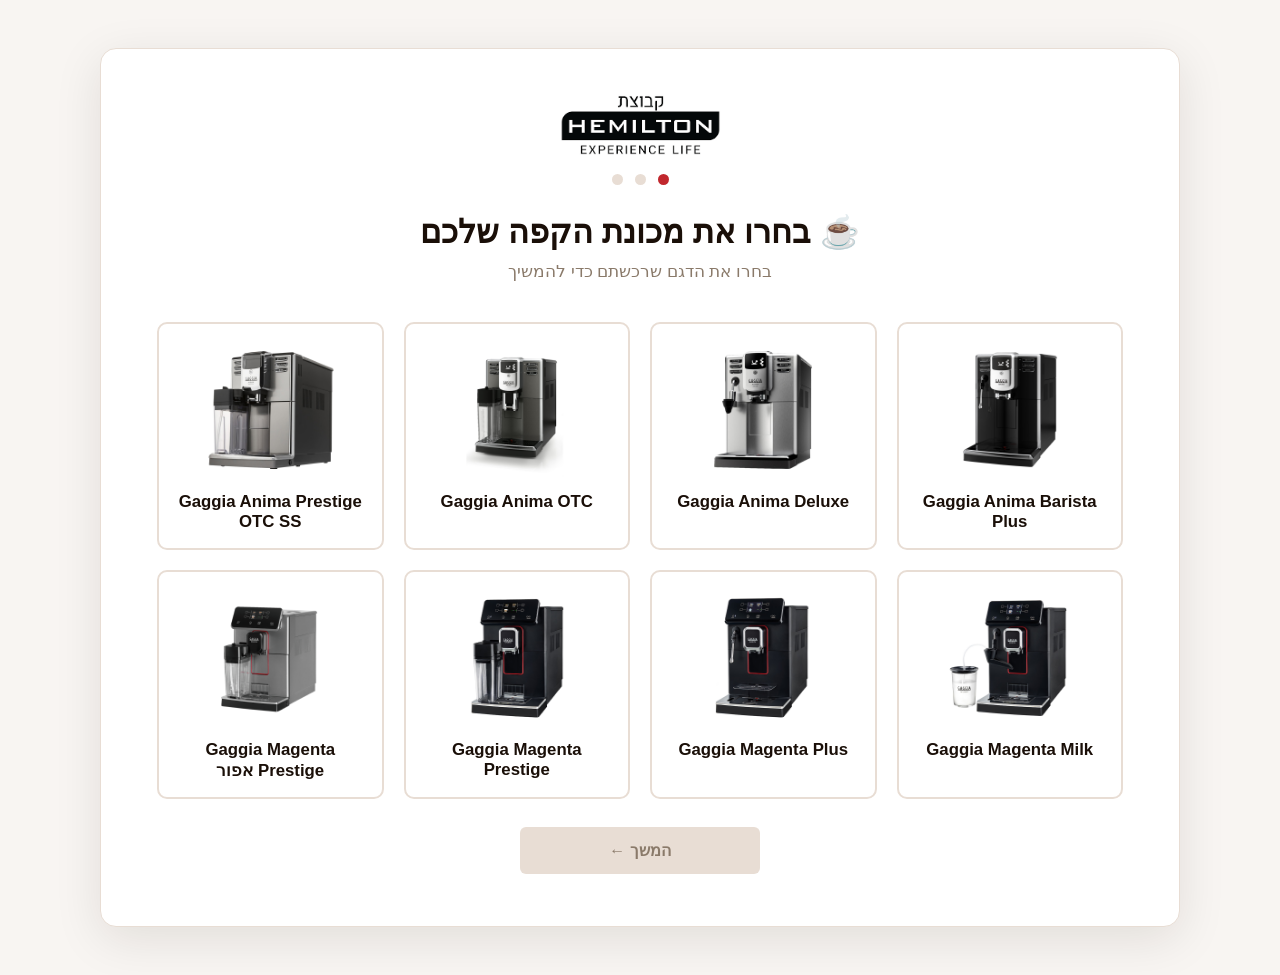
==== index.html @ d33b5fa4 "Remove OneSignal integration from main page Co-Authored-By: Claude Opus 4.8 <noreply@anthropic.com>" ====
<!DOCTYPE html>
<html lang="he" dir="rtl">
<head>
  <meta charset="UTF-8" />
  <meta name="viewport" content="width=device-width, initial-scale=1.0" />
  <title>Coffee Club - הרשמה ובחירת מתנה</title>
  <link rel="stylesheet" href="styles.css" />
</head>
<body>
  <div class="app-shell">

    <header class="brand-header">
      <img src="logo.png" alt="קבוצת Hemilton" class="brand-logo" />
    </header>

    <div class="progress-dots" aria-hidden="true">
      <span class="dot active" data-step="0"></span>
      <span class="dot" data-step="1"></span>
      <span class="dot" data-step="2"></span>
    </div>

    <!-- מסך 0: בחירת מכונת קפה -->
    <section id="screen-0" class="screen active" aria-labelledby="screen0-title">
      <div class="screen-header">
        <h1 id="screen0-title">☕ בחרו את מכונת הקפה שלכם</h1>
        <p>בחרו את הדגם שרכשתם כדי להמשיך</p>
      </div>

      <div class="machine-grid" id="machine-grid" role="listbox" aria-label="אפשרויות מכונת קפה">

        <article class="machine-card" data-machine="avanza" tabindex="0" role="option" aria-selected="false">
          <img src="img/c_30010.jpg" alt="Gaggia Anima Barista Plus" class="machine-card-image" />
          <h3>Gaggia Anima Barista Plus</h3>
        </article>

        <article class="machine-card" data-machine="baristaTS" tabindex="0" role="option" aria-selected="false">
          <img src="img/c_30004.jpg" alt="Gaggia Anima Deluxe" class="machine-card-image" />
          <h3>Gaggia Anima Deluxe</h3>
        </article>

        <article class="machine-card" data-machine="passione" tabindex="0" role="option" aria-selected="false">
          <img src="img/c_30029.png" alt="Gaggia Anima OTC" class="machine-card-image" />
          <h3>Gaggia Anima OTC</h3>
        </article>

        <article class="machine-card" data-machine="ciTouch" tabindex="0" role="option" aria-selected="false">
          <img src="img/c_30014.jpg" alt="Gaggia Anima Prestige OTC SS" class="machine-card-image" />
          <h3>Gaggia Anima Prestige OTC SS</h3>
        </article>

        <article class="machine-card" data-machine="purista" tabindex="0" role="option" aria-selected="false">
          <img src="img/c_30003.jpg" alt="Gaggia Magenta Milk" class="machine-card-image" />
          <h3>Gaggia Magenta Milk</h3>
        </article>

        <article class="machine-card" data-machine="latticia" tabindex="0" role="option" aria-selected="false">
          <img src="img/c_30017.jpg" alt="Gaggia Magenta Plus" class="machine-card-image" />
          <h3>Gaggia Magenta Plus</h3>
        </article>
        <article class="machine-card" data-machine="solo" tabindex="0" role="option" aria-selected="false">
          <img src="img/c_30002.jpg" alt="Gaggia Magenta Prestige" class="machine-card-image" />
          <h3>Gaggia Magenta Prestige</h3>
        </article>

        <article class="machine-card" data-machine="varianza" tabindex="0" role="option" aria-selected="false">
          <img src="img/c_30028.png" alt="Gaggia Magenta Prestige אפור" class="machine-card-image" />
          <h3>Gaggia Magenta Prestige אפור</h3>
        </article>
      </div>

      <div class="form-actions">
        <button type="button" id="start-button" class="primary-button" disabled>המשך ←</button>
      </div>
    </section>

    <!-- מסך 1: פרטים אישיים -->
    <section id="screen-1" class="screen" aria-labelledby="screen1-title">
      <div class="screen-header">
        <h1 id="screen1-title">☕ מצטרפים למועדון הקפה</h1>
        <p>מלאו את הפרטים שלכם כדי להמשיך לבחירת מתנה</p>
      </div>

      <form id="details-form" class="details-form" novalidate>
        <div class="field-group">
          <label for="firstName">שם פרטי</label>
          <input type="text" id="firstName" name="firstName" required autocomplete="given-name" />
          <span class="error-msg" data-error-for="firstName"></span>
        </div>

        <div class="field-group">
          <label for="lastName">שם משפחה</label>
          <input type="text" id="lastName" name="lastName" required autocomplete="family-name" />
          <span class="error-msg" data-error-for="lastName"></span>
        </div>

        <div class="field-group">
          <label for="phone">טלפון</label>
          <input type="tel" id="phone" name="phone" required autocomplete="tel" placeholder="05X-XXXXXXX" />
          <span class="error-msg" data-error-for="phone"></span>
        </div>

        <div class="field-group">
          <label for="email">אימייל</label>
          <input type="email" id="email" name="email" required autocomplete="email" placeholder="name@example.com" />
          <span class="error-msg" data-error-for="email"></span>
        </div>

        <div class="field-group field-group--full">
          <label>היכן רכשת את המכונה? <span class="optional-tag">(אופציונלי)</span></label>
          <div class="store-grid" id="store-grid" role="listbox" aria-label="רשת שיווק">
            <button type="button" class="store-tile" data-store="machsanei-hashmal" data-store-label="מחסני חשמל" role="option" aria-selected="false" aria-label="מחסני חשמל">
              <img src="img/s_machsanei.png" alt="מחסני חשמל" class="store-logo" />
            </button>
            <button type="button" class="store-tile" data-store="ksp" data-store-label="KSP" role="option" aria-selected="false" aria-label="KSP">
              <img src="img/s_ksp.jpg" alt="KSP" class="store-logo" />
            </button>
            <button type="button" class="store-tile" data-store="bug" data-store-label="באג" role="option" aria-selected="false" aria-label="באג">
              <img src="img/s_bug.png" alt="באג" class="store-logo" />
            </button>
            <button type="button" class="store-tile store-tile--text" data-store="shekem-electric" data-store-label="שקם אלקטריק" role="option" aria-selected="false" aria-label="שקם אלקטריק">
              <span class="store-name">שקם אלקטריק</span>
            </button>
            <button type="button" class="store-tile store-tile--text" data-store="other" data-store-label="אחר" role="option" aria-selected="false" aria-label="אחר">
              <span class="store-icon">➕</span>
              <span class="store-name">אחר</span>
            </button>
          </div>
          <input type="text" id="store-other" class="store-other-input" placeholder="שם החנות" hidden />
        </div>

        <div class="field-group field-group--full">
          <label for="invoice">חשבונית קנייה <span class="optional-tag">(אופציונלי)</span></label>
          <input type="file" id="invoice" name="invoice" accept="image/*,application/pdf" />
          <span class="file-hint" id="invoice-hint">תמונה או PDF, עד 5MB</span>
          <span class="error-msg" data-error-for="invoice"></span>
        </div>

        <div class="form-actions">
          <button type="submit" class="primary-button">המשך לבחירת מתנה ←</button>
        </div>
      </form>
    </section>

    <!-- מסך 2: בחירת מתנה -->
    <section id="screen-2" class="screen" aria-labelledby="screen2-title">
      <div class="screen-header">
        <h1 id="screen2-title">🎁 בחרו את המתנה שלכם</h1>
        <p>בחרו את המתנה הרצויה מתוך המבחר</p>
      </div>

      <div class="gift-grid" id="gift-carousel" role="listbox" aria-label="אפשרויות מתנה">
        <article class="gift-card" data-gift="lifeP3" tabindex="0" role="option" aria-selected="false">
          <img src="img/g_200400.jpg" alt="מיקרוגל Toshiba" class="gift-card-image" />
          <h3>מיקרוגל Toshiba</h3>
          <p>מיקרוגל מכני עם חוגות פונקציה והפשרה</p>
        </article>

        <article class="gift-card" data-gift="spaceA40" tabindex="0" role="option" aria-selected="false">
          <img src="img/g_51002.jpg" alt="ערכת טעינה לרכב Anker" class="gift-card-image" />
          <h3>ערכת טעינה לרכב Anker</h3>
          <p>מעמד מגנטי אלחוטי, מטען מצית וכבל USB-C</p>
        </article>

        <article class="gift-card" data-gift="liberty4" tabindex="0" role="option" aria-selected="false">
          <img src="img/g_51271.jpg" alt="אוזניות Soundcore אלחוטיות" class="gift-card-image" />
          <h3>אוזניות Soundcore אלחוטיות</h3>
          <p>אוזניות TWS עם נרתיק טעינה ותצוגת סוללה</p>
        </article>

        <article class="gift-card" data-gift="r50i" tabindex="0" role="option" aria-selected="false">
          <img src="img/g_6824.jpg" alt="מאוורר עמוד" class="gift-card-image" />
          <h3>מאוורר עמוד</h3>
          <p>מאוורר טורי מתנדנד עם שלט רחוק</p>
        </article>

        <article class="gift-card" data-gift="spaceOne" tabindex="0" role="option" aria-selected="false">
          <img src="img/g_81247.jpg" alt="מצלמת אבטחה Xiaomi 360°" class="gift-card-image" />
          <h3>מצלמת אבטחה Xiaomi 360°</h3>
          <p>מצלמה ביתית מסתובבת לניטור מרחוק</p>
        </article>
      </div>

      <div class="form-actions">
        <button type="button" id="back-button" class="secondary-button">→ חזרה</button>
        <button type="button" id="confirm-gift-button" class="primary-button" disabled>אישור והרשמה</button>
      </div>
    </section>

    <!-- מסך אישור -->
    <section id="screen-confirm" class="screen" aria-labelledby="confirm-title">
      <div class="confirm-panel">
        <div class="confirm-icon">✅</div>
        <h1 id="confirm-title">תודה, ההרשמה הושלמה!</h1>
        <p>פרטי ההרשמה שלכם:</p>
        <dl class="confirm-details" id="confirm-details"></dl>
        <button type="button" id="restart-button" class="secondary-button">הרשמה חדשה</button>
      </div>
    </section>

  </div>

  <script src="script.js"></script>
</body>
</html>
---- styles.css ----
:root {
  --melitta-red: #c1272d;
  --melitta-red-dark: #9e1f24;
  --text-dark: #1a0f08;
  --text-brown: #5c4035;
  --text-muted: #8a7a6a;
  --bg-cream: #f8f5f2;
  --bg-white: #ffffff;
  --border-light: #e8ddd4;
  --gold-accent: #c9a870;
}

* {
  box-sizing: border-box;
}

body {
  margin: 0;
  font-family: Arial, "Segoe UI", sans-serif;
  background: var(--bg-cream);
  min-height: 100vh;
  display: flex;
  align-items: center;
  justify-content: center;
  padding: 48px 32px;
}

/* ===== גרסת דסקטופ: מיכל רחב ומרווח ===== */
.app-shell {
  width: 100%;
  max-width: 1080px;
  background: var(--bg-white);
  border-radius: 16px;
  box-shadow: 0 12px 48px rgba(26, 15, 8, 0.10);
  border: 1px solid var(--border-light);
  padding: 44px 56px 52px;
  position: relative;
}

/* לקובץ הלוגו יש שוליים לבנים מובנים - הגובה הקבוע + overflow קוצצים אותם */
.brand-header {
  display: flex;
  align-items: center;
  justify-content: center;
  height: 63px;
  overflow: hidden;
  margin-bottom: 18px;
}

.brand-logo {
  width: 175px;
  max-width: 100%;
  height: auto;
}

.progress-dots {
  display: flex;
  justify-content: center;
  gap: 12px;
  margin-bottom: 28px;
}

.dot {
  width: 11px;
  height: 11px;
  border-radius: 50%;
  background: var(--border-light);
  transition: background 0.25s ease;
}

.dot.active {
  background: var(--melitta-red);
}

.screen {
  display: none;
  animation: fade-in 0.3s ease;
}

.screen.active {
  display: block;
}

@keyframes fade-in {
  from { opacity: 0; transform: translateY(8px); }
  to { opacity: 1; transform: translateY(0); }
}

.screen-header {
  text-align: center;
  margin-bottom: 36px;
}

.screen-header h1 {
  font-size: 2rem;
  color: var(--text-dark);
  margin: 0 0 10px;
}

.screen-header p {
  color: var(--text-muted);
  margin: 0;
  font-size: 1.05rem;
}

/* ===== טופס: שתי עמודות בדסקטופ ===== */
.details-form {
  display: grid;
  grid-template-columns: 1fr 1fr;
  gap: 18px 28px;
  max-width: 820px;
  margin: 0 auto;
}

.field-group {
  display: flex;
  flex-direction: column;
  gap: 6px;
  min-width: 0; /* מאפשר לשדות להצטמצם בתוך תא ה-grid */
}

/* שדות שנפרסים על כל הרוחב (חשבונית, כפתורים) */
.field-group--full,
.details-form .form-actions {
  grid-column: 1 / -1;
}

.field-group label {
  font-size: 0.95rem;
  color: var(--text-brown);
  font-weight: 600;
}

.field-group input {
  width: 100%;
  min-width: 0; /* מונע גלישה של input[type=file] שרוחבו המובנה גדול מהתא */
  padding: 13px 16px;
  border: 1.5px solid var(--border-light);
  border-radius: 6px;
  font-size: 1rem;
  background: var(--bg-white);
  outline: none;
  transition: border-color 0.2s ease;
}

.field-group input:focus {
  border-color: var(--melitta-red);
}

.field-group input.invalid {
  border-color: var(--melitta-red);
}

.error-msg {
  color: var(--melitta-red);
  font-size: 0.82rem;
  min-height: 1em;
}

.optional-tag {
  color: var(--text-muted);
  font-weight: 400;
  font-size: 0.85rem;
}

/* בורר רשת שיווק */
.store-grid {
  display: grid;
  grid-template-columns: repeat(5, 1fr);
  gap: 10px;
}

.store-tile {
  display: flex;
  flex-direction: column;
  align-items: center;
  justify-content: center;
  gap: 6px;
  min-height: 64px;
  padding: 10px 8px;
  background: var(--bg-white);
  border: 1.5px solid var(--border-light);
  border-radius: 8px;
  cursor: pointer;
  font-family: inherit;
  transition: border-color 0.2s ease, transform 0.15s ease, box-shadow 0.2s ease;
}

.store-logo {
  max-width: 100%;
  max-height: 34px;
  object-fit: contain;
}

.store-tile:hover {
  transform: translateY(-2px);
  border-color: var(--gold-accent);
}

.store-tile.selected {
  border-color: var(--melitta-red);
  box-shadow: 0 6px 16px rgba(193, 39, 45, 0.18);
  background: var(--bg-cream);
}

.store-icon {
  font-size: 1.6rem;
  line-height: 1;
}

.store-name {
  font-size: 0.78rem;
  font-weight: 600;
  color: var(--text-brown);
  text-align: center;
}

.store-other-input {
  width: 100%;
  min-width: 0;
  margin-top: 10px;
  padding: 12px 14px;
  border: 1.5px solid var(--border-light);
  border-radius: 6px;
  font-size: 1rem;
  font-family: inherit;
  outline: none;
}

.store-other-input:focus {
  border-color: var(--melitta-red);
}

@media (max-width: 900px) {
  .store-grid { grid-template-columns: repeat(3, 1fr); }
}

@media (max-width: 560px) {
  .store-grid { grid-template-columns: repeat(2, 1fr); }
  .store-name { font-size: 0.72rem; }
}

.file-hint {
  color: var(--text-muted);
  font-size: 0.8rem;
}

.field-group input[type="file"] {
  padding: 11px 14px;
  font-size: 0.9rem;
  background: var(--bg-cream);
  cursor: pointer;
}

/* ===== כפתורים: ממורכזים ולא נמתחים לכל הרוחב ===== */
.form-actions {
  display: flex;
  gap: 14px;
  margin-top: 16px;
  justify-content: center;
}

.primary-button, .secondary-button {
  flex: 0 1 240px;
  padding: 14px 28px;
  border-radius: 6px;
  font-size: 1rem;
  font-weight: 600;
  cursor: pointer;
  border: none;
  transition: background 0.2s ease, transform 0.1s ease;
}

.primary-button {
  background: var(--melitta-red);
  color: var(--bg-white);
}

.primary-button:not(:disabled):hover {
  background: var(--melitta-red-dark);
}

.primary-button:disabled {
  background: var(--border-light);
  color: var(--text-muted);
  cursor: not-allowed;
}

.primary-button:not(:disabled):active {
  transform: scale(0.98);
}

.secondary-button {
  background: var(--bg-cream);
  color: var(--text-brown);
  border: 1.5px solid var(--border-light);
}

.secondary-button:hover {
  border-color: var(--gold-accent);
}

.secondary-button:active {
  transform: scale(0.98);
}

/* ===== רשתות: 4 עמודות בדסקטופ ===== */
.machine-grid, .gift-grid {
  display: grid;
  grid-template-columns: repeat(4, 1fr);
  gap: 20px;
  padding: 4px 0 8px;
  margin-bottom: 20px;
}

/* 5 מתנות - שורה אחת בדסקטופ */
.gift-grid {
  grid-template-columns: repeat(5, 1fr);
  gap: 16px;
}

.machine-card, .gift-card {
  background: var(--bg-white);
  border: 2px solid var(--border-light);
  border-radius: 10px;
  padding: 22px 16px 24px;
  text-align: center;
  cursor: pointer;
  transition: border-color 0.2s ease, transform 0.2s ease, box-shadow 0.2s ease;
}

.machine-card:hover, .gift-card:hover {
  transform: translateY(-4px);
  border-color: var(--gold-accent);
  box-shadow: 0 10px 24px rgba(26, 15, 8, 0.08);
}

.machine-card.selected, .gift-card.selected {
  border-color: var(--melitta-red);
  box-shadow: 0 10px 26px rgba(193, 39, 45, 0.18);
  background: var(--bg-cream);
}

.machine-card-image, .gift-card-image {
  width: 70%;
  aspect-ratio: 1;
  object-fit: contain;
  margin-bottom: 10px;
}

.machine-card-icon, .gift-icon {
  font-size: 3rem;
  aspect-ratio: 1;
  display: flex;
  align-items: center;
  justify-content: center;
  margin-bottom: 14px;
}

.machine-card h3, .gift-card h3 {
  font-size: 1.05rem;
  margin: 0 0 8px;
  color: var(--text-dark);
}

/* לכרטיסי המכונה אין שורת תיאור - מהדקים את הריווח */
.machine-card {
  padding: 18px 14px 16px;
}

.machine-card h3 {
  margin: 0;
}

.machine-card p, .gift-card p {
  font-size: 0.88rem;
  line-height: 1.45;
  color: var(--text-muted);
  margin: 0;
}

/* ===== מסך אישור ===== */
.confirm-panel {
  text-align: center;
  max-width: 620px;
  margin: 0 auto;
}

.confirm-icon {
  font-size: 3.5rem;
  margin-bottom: 12px;
}

.confirm-details {
  background: var(--bg-cream);
  border-radius: 10px;
  padding: 22px 28px;
  margin: 26px 0;
  text-align: right;
  border: 1px solid var(--border-light);
}

.confirm-details div {
  display: flex;
  justify-content: space-between;
  gap: 16px;
  padding: 10px 0;
  font-size: 1rem;
  border-bottom: 1px solid var(--border-light);
}

.confirm-details div:last-child {
  border-bottom: none;
}

.confirm-details dt {
  color: var(--text-muted);
}

.confirm-details dd {
  margin: 0;
  font-weight: 600;
  color: var(--text-dark);
  overflow-wrap: anywhere;
}

/* ===== התאמה למסכים בינוניים (טאבלט) ===== */
@media (max-width: 900px) {
  body { padding: 32px 20px; }

  .app-shell {
    padding: 32px 28px 36px;
  }

  .screen-header h1 { font-size: 1.6rem; }

  .machine-grid, .gift-grid {
    grid-template-columns: repeat(2, 1fr);
    gap: 16px;
  }

  .details-form {
    grid-template-columns: 1fr;
    gap: 16px;
  }
}

/* ===== התאמה למסכים קטנים (מובייל) ===== */
@media (max-width: 560px) {
  body { padding: 20px 12px; }

  .app-shell {
    padding: 24px 18px 30px;
    border-radius: 12px;
  }

  .brand-header { height: 49px; }
  .brand-logo { width: 133px; }

  .screen-header { margin-bottom: 24px; }
  .screen-header h1 { font-size: 1.35rem; }
  .screen-header p { font-size: 0.95rem; }

  .machine-grid, .gift-grid { gap: 12px; }

  .machine-card, .gift-card { padding: 16px 12px 18px; }
  .machine-card h3, .gift-card h3 { font-size: 0.95rem; }
  .machine-card p, .gift-card p { font-size: 0.78rem; }

  .form-actions { flex-direction: column-reverse; }
  .primary-button, .secondary-button { flex: 1 1 auto; width: 100%; }

  /* מונע זום אוטומטי ב-iOS Safari - שדה קלט מתחת ל-16px גורם להגדלה בפוקוס */
  .field-group input,
  .field-group input[type="file"] {
    font-size: 16px;
  }

  /* פרטי האישור: תווית מעל הערך, כדי שערכים ארוכים (אימייל) לא יגלשו מהתיבה */
  .confirm-details {
    padding: 16px 18px;
  }

  .confirm-details div {
    flex-direction: column;
    align-items: flex-start;
    gap: 2px;
    padding: 9px 0;
    font-size: 0.95rem;
  }
}
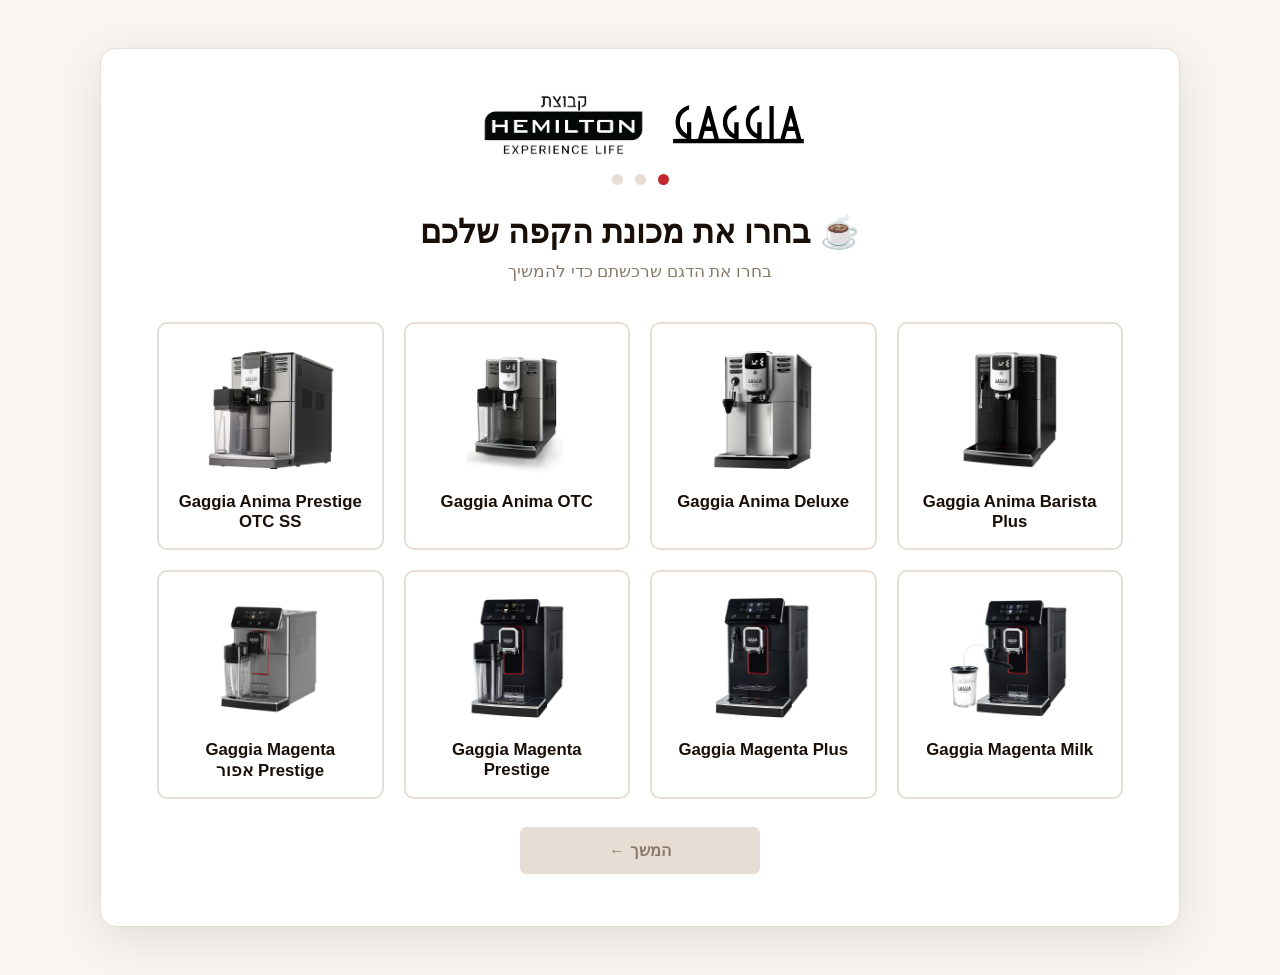
==== commit 4ec13b34: "Add Gaggia logo to main header; generalise secondary-logo class Mirror the Melitta header on the mai" ====
--- a/index.html
+++ b/index.html
@@ -10,6 +10,7 @@
   <div class="app-shell">
 
     <header class="brand-header">
+      <img src="img/gaggia-logo.svg" alt="Gaggia" class="brand-logo brand-logo--secondary" />
       <img src="logo.png" alt="קבוצת Hemilton" class="brand-logo" />
     </header>
 
--- a/styles.css
+++ b/styles.css
@@ -42,6 +42,7 @@
   display: flex;
   align-items: center;
   justify-content: center;
+  gap: 22px;
   height: 63px;
   overflow: hidden;
   margin-bottom: 18px;
@@ -51,6 +52,12 @@
   width: 175px;
   max-width: 100%;
   height: auto;
+}
+
+/* לוגו מותג משני בכותרת - ממודד לפי גובה כדי לשבת לצד לוגו המילטון */
+.brand-header .brand-logo--secondary {
+  width: auto;
+  height: 40px;
 }
 
 .progress-dots {
@@ -319,6 +326,17 @@
   gap: 16px;
 }
 
+/* מתנה קבועה יחידה - כרטיס אחד ממורכז */
+.gift-grid--single {
+  grid-template-columns: minmax(0, 320px);
+  justify-content: center;
+}
+
+/* מכונות בשורה אחת בדסקטופ (למשל 5 גווני Melitta Solo) */
+.machine-grid--row {
+  grid-template-columns: repeat(5, 1fr);
+}
+
 .machine-card, .gift-card {
   background: var(--bg-white);
   border: 2px solid var(--border-light);
@@ -454,8 +472,9 @@
     border-radius: 12px;
   }
 
-  .brand-header { height: 49px; }
+  .brand-header { height: 49px; gap: 14px; }
   .brand-logo { width: 133px; }
+  .brand-header .brand-logo--secondary { height: 30px; }
 
   .screen-header { margin-bottom: 24px; }
   .screen-header h1 { font-size: 1.35rem; }
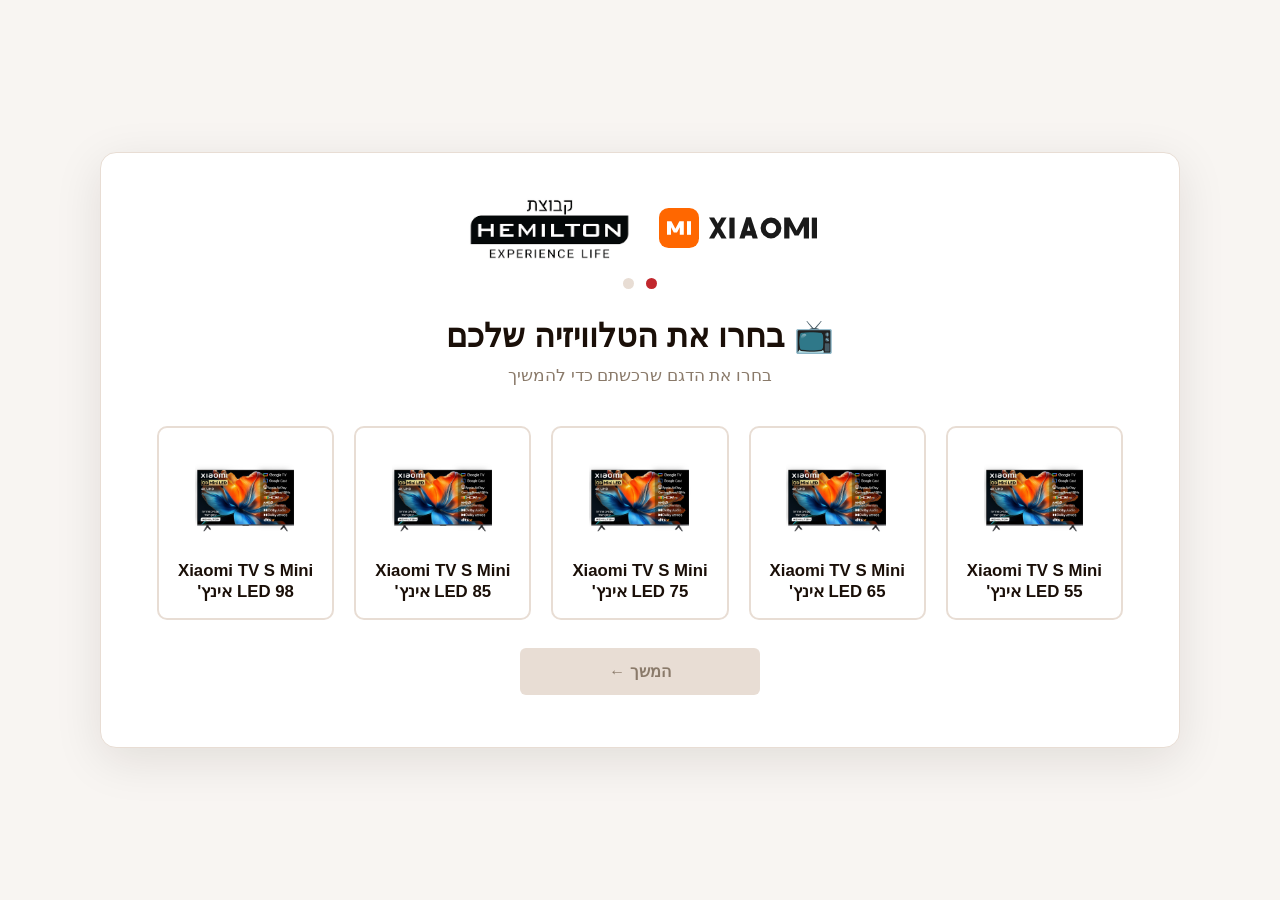
==== commit 2b7df4a2: "Convert to Xiaomi TV campaign, two-step flow Rebrands the registration flow from Gaggia coffee machi" ====
--- a/index.html
+++ b/index.html
@@ -3,70 +3,65 @@
 <head>
   <meta charset="UTF-8" />
   <meta name="viewport" content="width=device-width, initial-scale=1.0" />
-  <title>Coffee Club - הרשמה ובחירת מתנה</title>
-  <link rel="stylesheet" href="styles.css" />
+  <title>Xiaomi TV Club - הרשמה וקבלת מתנה</title>
+  <link rel="stylesheet" href="styles.css?v=3" />
 </head>
 <body>
   <div class="app-shell">
 
     <header class="brand-header">
-      <img src="img/gaggia-logo.svg" alt="Gaggia" class="brand-logo brand-logo--secondary" />
+      <img src="img/xiaomi-logo.svg" alt="Xiaomi" class="brand-logo brand-logo--secondary" />
       <img src="logo.png" alt="קבוצת Hemilton" class="brand-logo" />
     </header>
 
     <div class="progress-dots" aria-hidden="true">
       <span class="dot active" data-step="0"></span>
       <span class="dot" data-step="1"></span>
-      <span class="dot" data-step="2"></span>
     </div>
 
-    <!-- מסך 0: בחירת מכונת קפה -->
+    <!-- מסך 0: בחירת דגם הטלוויזיה -->
     <section id="screen-0" class="screen active" aria-labelledby="screen0-title">
       <div class="screen-header">
-        <h1 id="screen0-title">☕ בחרו את מכונת הקפה שלכם</h1>
+        <h1 id="screen0-title">📺 בחרו את הטלוויזיה שלכם</h1>
         <p>בחרו את הדגם שרכשתם כדי להמשיך</p>
       </div>
 
-      <div class="machine-grid" id="machine-grid" role="listbox" aria-label="אפשרויות מכונת קפה">
+      <div class="machine-grid machine-grid--row" id="machine-grid" role="listbox" aria-label="דגמי טלוויזיה">
 
-        <article class="machine-card" data-machine="avanza" tabindex="0" role="option" aria-selected="false">
-          <img src="img/c_30010.jpg" alt="Gaggia Anima Barista Plus" class="machine-card-image" />
-          <h3>Gaggia Anima Barista Plus</h3>
+        <article class="machine-card" data-machine="tvMini55" tabindex="0" role="option" aria-selected="false">
+          <img src="img/c_81313.jpg" alt="Xiaomi TV S Mini LED 55 אינץ'" class="machine-card-image" />
+          <h3>Xiaomi TV S Mini LED 55 אינץ'</h3>
         </article>
 
-        <article class="machine-card" data-machine="baristaTS" tabindex="0" role="option" aria-selected="false">
-          <img src="img/c_30004.jpg" alt="Gaggia Anima Deluxe" class="machine-card-image" />
-          <h3>Gaggia Anima Deluxe</h3>
+        <article class="machine-card" data-machine="tvMini65" tabindex="0" role="option" aria-selected="false">
+          <img src="img/c_81314.jpg" alt="Xiaomi TV S Mini LED 65 אינץ'" class="machine-card-image" />
+          <h3>Xiaomi TV S Mini LED 65 אינץ'</h3>
         </article>
 
-        <article class="machine-card" data-machine="passione" tabindex="0" role="option" aria-selected="false">
-          <img src="img/c_30029.png" alt="Gaggia Anima OTC" class="machine-card-image" />
-          <h3>Gaggia Anima OTC</h3>
+        <article class="machine-card" data-machine="tvMini75" tabindex="0" role="option" aria-selected="false">
+          <img src="img/c_81315.jpg" alt="Xiaomi TV S Mini LED 75 אינץ'" class="machine-card-image" />
+          <h3>Xiaomi TV S Mini LED 75 אינץ'</h3>
         </article>
 
-        <article class="machine-card" data-machine="ciTouch" tabindex="0" role="option" aria-selected="false">
-          <img src="img/c_30014.jpg" alt="Gaggia Anima Prestige OTC SS" class="machine-card-image" />
-          <h3>Gaggia Anima Prestige OTC SS</h3>
+        <article class="machine-card" data-machine="tvMini85" tabindex="0" role="option" aria-selected="false">
+          <img src="img/c_81318.jpg" alt="Xiaomi TV S Mini LED 85 אינץ'" class="machine-card-image" />
+          <h3>Xiaomi TV S Mini LED 85 אינץ'</h3>
         </article>
 
-        <article class="machine-card" data-machine="purista" tabindex="0" role="option" aria-selected="false">
-          <img src="img/c_30003.jpg" alt="Gaggia Magenta Milk" class="machine-card-image" />
-          <h3>Gaggia Magenta Milk</h3>
+        <article class="machine-card" data-machine="tvMini98" tabindex="0" role="option" aria-selected="false">
+          <img src="img/c_81319.jpg" alt="Xiaomi TV S Mini LED 98 אינץ'" class="machine-card-image" />
+          <h3>Xiaomi TV S Mini LED 98 אינץ'</h3>
         </article>
+      </div>
 
-        <article class="machine-card" data-machine="latticia" tabindex="0" role="option" aria-selected="false">
-          <img src="img/c_30017.jpg" alt="Gaggia Magenta Plus" class="machine-card-image" />
-          <h3>Gaggia Magenta Plus</h3>
-        </article>
-        <article class="machine-card" data-machine="solo" tabindex="0" role="option" aria-selected="false">
-          <img src="img/c_30002.jpg" alt="Gaggia Magenta Prestige" class="machine-card-image" />
-          <h3>Gaggia Magenta Prestige</h3>
-        </article>
-
-        <article class="machine-card" data-machine="varianza" tabindex="0" role="option" aria-selected="false">
-          <img src="img/c_30028.png" alt="Gaggia Magenta Prestige אפור" class="machine-card-image" />
-          <h3>Gaggia Magenta Prestige אפור</h3>
-        </article>
+      <!-- הגיפטקארד נחשף מיד עם בחירת הטלוויזיה, בסכום לפי הדגם -->
+      <div class="giftcard-section" id="giftcard-section" hidden>
+        <p class="giftcard-headline">🎁 המתנה שלכם</p>
+        <div class="giftcard-visual">
+          <img src="img/dreamcard.webp" alt="גיפטקארד Dream Card" class="giftcard-image" id="giftcard-image" />
+          <div class="giftcard-amount" id="giftcard-amount"></div>
+        </div>
+        <p class="giftcard-caption" id="giftcard-caption"></p>
       </div>
 
       <div class="form-actions">
@@ -77,11 +72,17 @@
     <!-- מסך 1: פרטים אישיים -->
     <section id="screen-1" class="screen" aria-labelledby="screen1-title">
       <div class="screen-header">
-        <h1 id="screen1-title">☕ מצטרפים למועדון הקפה</h1>
-        <p>מלאו את הפרטים שלכם כדי להמשיך לבחירת מתנה</p>
+        <h1 id="screen1-title">📝 מצטרפים למועדון</h1>
+        <p>מלאו את הפרטים שלכם כדי להשלים את ההרשמה</p>
       </div>
 
       <form id="details-form" class="details-form" novalidate>
+        <div class="field-group field-group--full store-section">
+          <label>היכן רכשת את הטלוויזיה? <span class="optional-tag">(אופציונלי)</span></label>
+          <div class="store-grid" id="store-grid" role="listbox" aria-label="רשת שיווק"></div>
+          <input type="text" id="store-other" class="store-other-input" placeholder="שם החנות" hidden />
+        </div>
+
         <div class="field-group">
           <label for="firstName">שם פרטי</label>
           <input type="text" id="firstName" name="firstName" required autocomplete="given-name" />
@@ -107,29 +108,6 @@
         </div>
 
         <div class="field-group field-group--full">
-          <label>היכן רכשת את המכונה? <span class="optional-tag">(אופציונלי)</span></label>
-          <div class="store-grid" id="store-grid" role="listbox" aria-label="רשת שיווק">
-            <button type="button" class="store-tile" data-store="machsanei-hashmal" data-store-label="מחסני חשמל" role="option" aria-selected="false" aria-label="מחסני חשמל">
-              <img src="img/s_machsanei.png" alt="מחסני חשמל" class="store-logo" />
-            </button>
-            <button type="button" class="store-tile" data-store="ksp" data-store-label="KSP" role="option" aria-selected="false" aria-label="KSP">
-              <img src="img/s_ksp.jpg" alt="KSP" class="store-logo" />
-            </button>
-            <button type="button" class="store-tile" data-store="bug" data-store-label="באג" role="option" aria-selected="false" aria-label="באג">
-              <img src="img/s_bug.png" alt="באג" class="store-logo" />
-            </button>
-            <button type="button" class="store-tile store-tile--text" data-store="shekem-electric" data-store-label="שקם אלקטריק" role="option" aria-selected="false" aria-label="שקם אלקטריק">
-              <span class="store-name">שקם אלקטריק</span>
-            </button>
-            <button type="button" class="store-tile store-tile--text" data-store="other" data-store-label="אחר" role="option" aria-selected="false" aria-label="אחר">
-              <span class="store-icon">➕</span>
-              <span class="store-name">אחר</span>
-            </button>
-          </div>
-          <input type="text" id="store-other" class="store-other-input" placeholder="שם החנות" hidden />
-        </div>
-
-        <div class="field-group field-group--full">
           <label for="invoice">חשבונית קנייה <span class="optional-tag">(אופציונלי)</span></label>
           <input type="file" id="invoice" name="invoice" accept="image/*,application/pdf" />
           <span class="file-hint" id="invoice-hint">תמונה או PDF, עד 5MB</span>
@@ -137,54 +115,10 @@
         </div>
 
         <div class="form-actions">
-          <button type="submit" class="primary-button">המשך לבחירת מתנה ←</button>
+          <button type="button" id="back-button" class="secondary-button">→ חזרה</button>
+          <button type="submit" class="primary-button">אישור והרשמה</button>
         </div>
       </form>
-    </section>
-
-    <!-- מסך 2: בחירת מתנה -->
-    <section id="screen-2" class="screen" aria-labelledby="screen2-title">
-      <div class="screen-header">
-        <h1 id="screen2-title">🎁 בחרו את המתנה שלכם</h1>
-        <p>בחרו את המתנה הרצויה מתוך המבחר</p>
-      </div>
-
-      <div class="gift-grid" id="gift-carousel" role="listbox" aria-label="אפשרויות מתנה">
-        <article class="gift-card" data-gift="lifeP3" tabindex="0" role="option" aria-selected="false">
-          <img src="img/g_200400.jpg" alt="מיקרוגל Toshiba" class="gift-card-image" />
-          <h3>מיקרוגל Toshiba</h3>
-          <p>מיקרוגל מכני עם חוגות פונקציה והפשרה</p>
-        </article>
-
-        <article class="gift-card" data-gift="spaceA40" tabindex="0" role="option" aria-selected="false">
-          <img src="img/g_51002.jpg" alt="ערכת טעינה לרכב Anker" class="gift-card-image" />
-          <h3>ערכת טעינה לרכב Anker</h3>
-          <p>מעמד מגנטי אלחוטי, מטען מצית וכבל USB-C</p>
-        </article>
-
-        <article class="gift-card" data-gift="liberty4" tabindex="0" role="option" aria-selected="false">
-          <img src="img/g_51271.jpg" alt="אוזניות Soundcore אלחוטיות" class="gift-card-image" />
-          <h3>אוזניות Soundcore אלחוטיות</h3>
-          <p>אוזניות TWS עם נרתיק טעינה ותצוגת סוללה</p>
-        </article>
-
-        <article class="gift-card" data-gift="r50i" tabindex="0" role="option" aria-selected="false">
-          <img src="img/g_6824.jpg" alt="מאוורר עמוד" class="gift-card-image" />
-          <h3>מאוורר עמוד</h3>
-          <p>מאוורר טורי מתנדנד עם שלט רחוק</p>
-        </article>
-
-        <article class="gift-card" data-gift="spaceOne" tabindex="0" role="option" aria-selected="false">
-          <img src="img/g_81247.jpg" alt="מצלמת אבטחה Xiaomi 360°" class="gift-card-image" />
-          <h3>מצלמת אבטחה Xiaomi 360°</h3>
-          <p>מצלמה ביתית מסתובבת לניטור מרחוק</p>
-        </article>
-      </div>
-
-      <div class="form-actions">
-        <button type="button" id="back-button" class="secondary-button">→ חזרה</button>
-        <button type="button" id="confirm-gift-button" class="primary-button" disabled>אישור והרשמה</button>
-      </div>
     </section>
 
     <!-- מסך אישור -->
@@ -200,6 +134,6 @@
 
   </div>
 
-  <script src="script.js"></script>
+  <script src="script.js?v=3"></script>
 </body>
 </html>
--- a/styles.css
+++ b/styles.css
@@ -170,10 +170,23 @@
   font-size: 0.85rem;
 }
 
+/* בלוק רשת שיווק במסך בחירת המכונה.
+   ברירת המחדל מוצג (עמידות): ה-JS מסתיר בטעינה עם is-hidden וחושף בבחירת מכונה.
+   כך שאם קובץ אחד מוגש מהמטמון בגרסה ישנה - הבורר עדיין יופיע ולא ייעלם. */
+.store-section {
+  max-width: 820px;
+  width: 100%;
+  margin: 4px auto 8px;
+}
+
+.store-section.is-hidden {
+  display: none;
+}
+
 /* בורר רשת שיווק */
 .store-grid {
   display: grid;
-  grid-template-columns: repeat(5, 1fr);
+  grid-template-columns: repeat(6, 1fr);
   gap: 10px;
 }
 
@@ -326,6 +339,64 @@
   gap: 16px;
 }
 
+/* ===== גיפטקארד Dream Card - מוצג לאחר בחירת טלוויזיה ===== */
+.giftcard-section {
+  display: flex;
+  flex-direction: column;
+  align-items: center;
+  gap: 14px;
+  margin-top: 26px;
+}
+
+/* גובר על display:flex כשהאלמנט מוסתר */
+.giftcard-section[hidden] {
+  display: none;
+}
+
+.giftcard-caption {
+  margin: 0;
+  font-size: 1rem;
+  color: var(--text-brown);
+  text-align: center;
+}
+
+.giftcard-headline {
+  margin: 0;
+  font-size: 1.15rem;
+  font-weight: 700;
+  color: var(--text-dark);
+}
+
+.giftcard-visual {
+  position: relative;
+  width: 380px;
+  max-width: 100%;
+  line-height: 0; /* מבטל רווח inline מתחת לתמונה */
+  border-radius: 14px;
+  overflow: hidden;
+  box-shadow: 0 10px 28px rgba(26, 15, 8, 0.22);
+}
+
+.giftcard-image {
+  display: block;
+  width: 100%;
+  height: auto;
+}
+
+/* הסכום מוטבע על התמונה, ברצועה הריקה שבין הכותרת ללוגואים */
+.giftcard-amount {
+  position: absolute;
+  top: 46%;
+  inset-inline: 0;
+  direction: ltr;
+  text-align: center;
+  font-size: 2.4rem;
+  font-weight: 700;
+  line-height: 1;
+  color: #ffffff;
+  text-shadow: 0 2px 12px rgba(0, 0, 0, 0.65);
+}
+
 /* מתנה קבועה יחידה - כרטיס אחד ממורכז */
 .gift-grid--single {
   grid-template-columns: minmax(0, 320px);
@@ -486,6 +557,11 @@
   .machine-card h3, .gift-card h3 { font-size: 0.95rem; }
   .machine-card p, .gift-card p { font-size: 0.78rem; }
 
+  .giftcard-caption { font-size: 0.92rem; }
+  .giftcard-headline { font-size: 1.05rem; }
+  .giftcard-visual { width: 290px; }
+  .giftcard-amount { font-size: 1.85rem; }
+
   .form-actions { flex-direction: column-reverse; }
   .primary-button, .secondary-button { flex: 1 1 auto; width: 100%; }
 
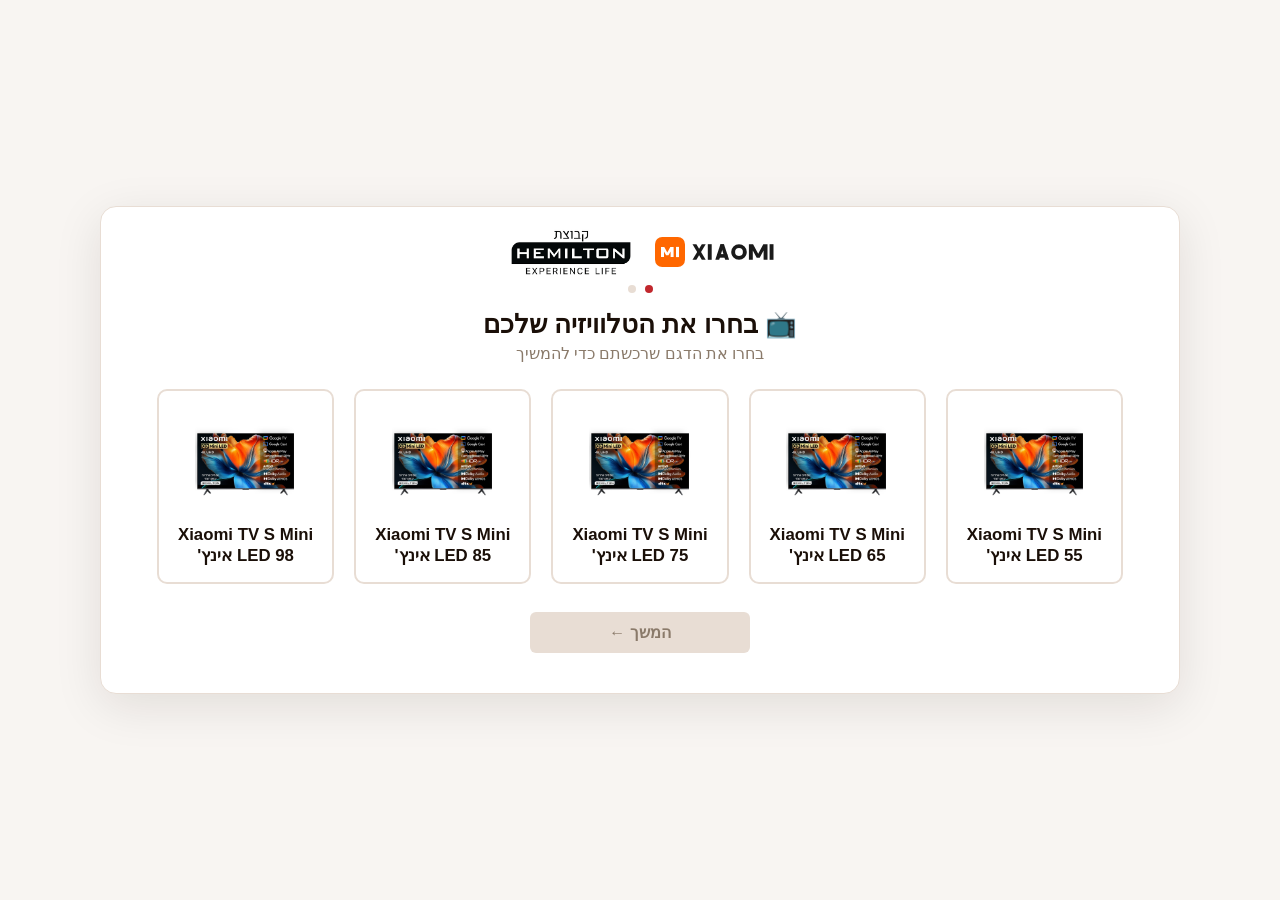
==== commit 0fce1fff: "Add consent checkboxes, tighten the layout Two checkboxes sit below the form fields: marketing conse" ====
--- a/index.html
+++ b/index.html
@@ -4,7 +4,7 @@
   <meta charset="UTF-8" />
   <meta name="viewport" content="width=device-width, initial-scale=1.0" />
   <title>Xiaomi TV Club - הרשמה וקבלת מתנה</title>
-  <link rel="stylesheet" href="styles.css?v=3" />
+  <link rel="stylesheet" href="styles.css?v=4" />
 </head>
 <body>
   <div class="app-shell">
@@ -114,6 +114,19 @@
           <span class="error-msg" data-error-for="invoice"></span>
         </div>
 
+        <div class="field-group field-group--full consent-group">
+          <label class="consent-row">
+            <input type="checkbox" id="marketing" name="marketing" />
+            <span>אני מאשר/ת קבלת דיוור וחומר שיווקי</span>
+          </label>
+
+          <label class="consent-row" id="terms-row">
+            <input type="checkbox" id="terms" name="terms" required />
+            <span>קראתי ואני מאשר/ת את התקנון <span class="required-mark" aria-hidden="true">*</span></span>
+          </label>
+          <span class="error-msg" data-error-for="terms"></span>
+        </div>
+
         <div class="form-actions">
           <button type="button" id="back-button" class="secondary-button">→ חזרה</button>
           <button type="submit" class="primary-button">אישור והרשמה</button>
@@ -134,6 +147,6 @@
 
   </div>
 
-  <script src="script.js?v=3"></script>
+  <script src="script.js?v=4"></script>
 </body>
 </html>
--- a/styles.css
+++ b/styles.css
@@ -22,7 +22,7 @@
   display: flex;
   align-items: center;
   justify-content: center;
-  padding: 48px 32px;
+  padding: 24px 32px;
 }
 
 /* ===== גרסת דסקטופ: מיכל רחב ומרווח ===== */
@@ -33,7 +33,7 @@
   border-radius: 16px;
   box-shadow: 0 12px 48px rgba(26, 15, 8, 0.10);
   border: 1px solid var(--border-light);
-  padding: 44px 56px 52px;
+  padding: 22px 56px 40px;
   position: relative;
 }
 
@@ -42,14 +42,14 @@
   display: flex;
   align-items: center;
   justify-content: center;
-  gap: 22px;
-  height: 63px;
+  gap: 18px;
+  height: 46px;
   overflow: hidden;
-  margin-bottom: 18px;
+  margin-bottom: 10px;
 }
 
 .brand-logo {
-  width: 175px;
+  width: 132px;
   max-width: 100%;
   height: auto;
 }
@@ -57,19 +57,19 @@
 /* לוגו מותג משני בכותרת - ממודד לפי גובה כדי לשבת לצד לוגו המילטון */
 .brand-header .brand-logo--secondary {
   width: auto;
-  height: 40px;
+  height: 30px;
 }
 
 .progress-dots {
   display: flex;
   justify-content: center;
-  gap: 12px;
-  margin-bottom: 28px;
+  gap: 9px;
+  margin-bottom: 16px;
 }
 
 .dot {
-  width: 11px;
-  height: 11px;
+  width: 8px;
+  height: 8px;
   border-radius: 50%;
   background: var(--border-light);
   transition: background 0.25s ease;
@@ -95,26 +95,26 @@
 
 .screen-header {
   text-align: center;
-  margin-bottom: 36px;
+  margin-bottom: 22px;
 }
 
 .screen-header h1 {
-  font-size: 2rem;
+  font-size: 1.6rem;
   color: var(--text-dark);
-  margin: 0 0 10px;
+  margin: 0 0 6px;
 }
 
 .screen-header p {
   color: var(--text-muted);
   margin: 0;
-  font-size: 1.05rem;
+  font-size: 0.97rem;
 }
 
 /* ===== טופס: שתי עמודות בדסקטופ ===== */
 .details-form {
   display: grid;
   grid-template-columns: 1fr 1fr;
-  gap: 18px 28px;
+  gap: 10px 20px;
   max-width: 820px;
   margin: 0 auto;
 }
@@ -122,7 +122,7 @@
 .field-group {
   display: flex;
   flex-direction: column;
-  gap: 6px;
+  gap: 3px;
   min-width: 0; /* מאפשר לשדות להצטמצם בתוך תא ה-grid */
 }
 
@@ -133,7 +133,7 @@
 }
 
 .field-group label {
-  font-size: 0.95rem;
+  font-size: 0.86rem;
   color: var(--text-brown);
   font-weight: 600;
 }
@@ -141,10 +141,10 @@
 .field-group input {
   width: 100%;
   min-width: 0; /* מונע גלישה של input[type=file] שרוחבו המובנה גדול מהתא */
-  padding: 13px 16px;
+  padding: 9px 12px;
   border: 1.5px solid var(--border-light);
   border-radius: 6px;
-  font-size: 1rem;
+  font-size: 0.94rem;
   background: var(--bg-white);
   outline: none;
   transition: border-color 0.2s ease;
@@ -160,14 +160,58 @@
 
 .error-msg {
   color: var(--melitta-red);
-  font-size: 0.82rem;
-  min-height: 1em;
+  font-size: 0.77rem;
+  min-height: 0.9em;
 }
 
 .optional-tag {
   color: var(--text-muted);
   font-weight: 400;
   font-size: 0.85rem;
+}
+
+/* ===== אישורי דיוור ותקנון ===== */
+.consent-group {
+  gap: 7px;
+  margin-top: 2px;
+}
+
+/* label עוטף את התיבה, כך שגם הטקסט לחיץ */
+.consent-row {
+  display: flex;
+  flex-direction: row;
+  align-items: flex-start;
+  gap: 8px;
+  cursor: pointer;
+  font-weight: 400;
+  font-size: 0.85rem;
+  line-height: 1.4;
+  color: var(--text-brown);
+}
+
+.consent-row input[type="checkbox"] {
+  flex: 0 0 auto;
+  width: 18px;
+  height: 18px;
+  margin: 1px 0 0;
+  accent-color: var(--melitta-red);
+  cursor: pointer;
+}
+
+.required-mark {
+  color: var(--melitta-red);
+  font-weight: 700;
+}
+
+/* הודגשה כשלא סומן התקנון */
+.consent-row.invalid {
+  color: var(--melitta-red);
+}
+
+.consent-row.invalid input[type="checkbox"] {
+  outline: 2px solid var(--melitta-red);
+  outline-offset: 2px;
+  border-radius: 3px;
 }
 
 /* בלוק רשת שיווק במסך בחירת המכונה.
@@ -195,9 +239,9 @@
   flex-direction: column;
   align-items: center;
   justify-content: center;
-  gap: 6px;
-  min-height: 64px;
-  padding: 10px 8px;
+  gap: 5px;
+  min-height: 54px;
+  padding: 8px 6px;
   background: var(--bg-white);
   border: 1.5px solid var(--border-light);
   border-radius: 8px;
@@ -208,7 +252,7 @@
 
 .store-logo {
   max-width: 100%;
-  max-height: 34px;
+  max-height: 28px;
   object-fit: contain;
 }
 
@@ -266,8 +310,8 @@
 }
 
 .field-group input[type="file"] {
-  padding: 11px 14px;
-  font-size: 0.9rem;
+  padding: 8px 12px;
+  font-size: 0.85rem;
   background: var(--bg-cream);
   cursor: pointer;
 }
@@ -275,14 +319,14 @@
 /* ===== כפתורים: ממורכזים ולא נמתחים לכל הרוחב ===== */
 .form-actions {
   display: flex;
-  gap: 14px;
-  margin-top: 16px;
+  gap: 12px;
+  margin-top: 12px;
   justify-content: center;
 }
 
 .primary-button, .secondary-button {
-  flex: 0 1 240px;
-  padding: 14px 28px;
+  flex: 0 1 220px;
+  padding: 11px 24px;
   border-radius: 6px;
   font-size: 1rem;
   font-weight: 600;
@@ -536,20 +580,22 @@
 
 /* ===== התאמה למסכים קטנים (מובייל) ===== */
 @media (max-width: 560px) {
-  body { padding: 20px 12px; }
+  body { padding: 10px 12px; }
 
   .app-shell {
-    padding: 24px 18px 30px;
+    padding: 14px 18px 26px;
     border-radius: 12px;
   }
 
-  .brand-header { height: 49px; gap: 14px; }
-  .brand-logo { width: 133px; }
-  .brand-header .brand-logo--secondary { height: 30px; }
-
-  .screen-header { margin-bottom: 24px; }
-  .screen-header h1 { font-size: 1.35rem; }
-  .screen-header p { font-size: 0.95rem; }
+  .brand-header { height: 36px; gap: 12px; margin-bottom: 8px; }
+  .brand-logo { width: 104px; }
+  .brand-header .brand-logo--secondary { height: 23px; }
+
+  .progress-dots { margin-bottom: 12px; }
+
+  .screen-header { margin-bottom: 16px; }
+  .screen-header h1 { font-size: 1.22rem; }
+  .screen-header p { font-size: 0.88rem; }
 
   .machine-grid, .gift-grid { gap: 12px; }
 
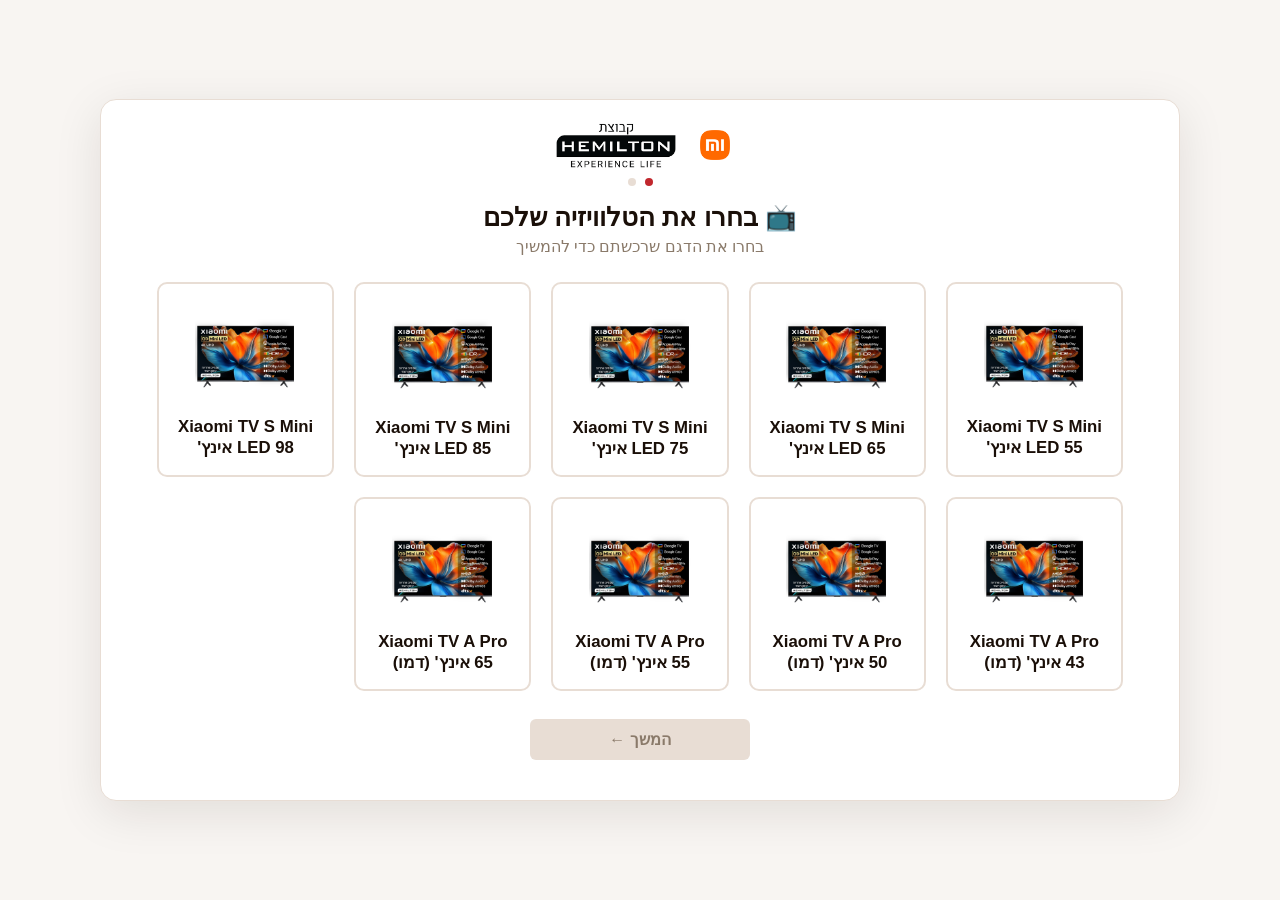
==== commit 57085456: "Drive product data from items.json, fix Sheets sync, polish pro/ layout Data layer: - Add items.json" ====
--- a/index.html
+++ b/index.html
@@ -4,13 +4,13 @@
   <meta charset="UTF-8" />
   <meta name="viewport" content="width=device-width, initial-scale=1.0" />
   <title>Xiaomi TV Club - הרשמה וקבלת מתנה</title>
-  <link rel="stylesheet" href="styles.css?v=4" />
+  <link rel="stylesheet" href="styles.css?v=7" />
 </head>
 <body>
   <div class="app-shell">
 
     <header class="brand-header">
-      <img src="img/xiaomi-logo.svg" alt="Xiaomi" class="brand-logo brand-logo--secondary" />
+      <img src="img/s_xiaomi.png" alt="Xiaomi" class="brand-logo brand-logo--secondary" />
       <img src="logo.png" alt="קבוצת Hemilton" class="brand-logo" />
     </header>
 
@@ -26,40 +26,14 @@
         <p>בחרו את הדגם שרכשתם כדי להמשיך</p>
       </div>
 
-      <div class="machine-grid machine-grid--row" id="machine-grid" role="listbox" aria-label="דגמי טלוויזיה">
-
-        <article class="machine-card" data-machine="tvMini55" tabindex="0" role="option" aria-selected="false">
-          <img src="img/c_81313.jpg" alt="Xiaomi TV S Mini LED 55 אינץ'" class="machine-card-image" />
-          <h3>Xiaomi TV S Mini LED 55 אינץ'</h3>
-        </article>
-
-        <article class="machine-card" data-machine="tvMini65" tabindex="0" role="option" aria-selected="false">
-          <img src="img/c_81314.jpg" alt="Xiaomi TV S Mini LED 65 אינץ'" class="machine-card-image" />
-          <h3>Xiaomi TV S Mini LED 65 אינץ'</h3>
-        </article>
-
-        <article class="machine-card" data-machine="tvMini75" tabindex="0" role="option" aria-selected="false">
-          <img src="img/c_81315.jpg" alt="Xiaomi TV S Mini LED 75 אינץ'" class="machine-card-image" />
-          <h3>Xiaomi TV S Mini LED 75 אינץ'</h3>
-        </article>
-
-        <article class="machine-card" data-machine="tvMini85" tabindex="0" role="option" aria-selected="false">
-          <img src="img/c_81318.jpg" alt="Xiaomi TV S Mini LED 85 אינץ'" class="machine-card-image" />
-          <h3>Xiaomi TV S Mini LED 85 אינץ'</h3>
-        </article>
-
-        <article class="machine-card" data-machine="tvMini98" tabindex="0" role="option" aria-selected="false">
-          <img src="img/c_81319.jpg" alt="Xiaomi TV S Mini LED 98 אינץ'" class="machine-card-image" />
-          <h3>Xiaomi TV S Mini LED 98 אינץ'</h3>
-        </article>
-      </div>
+      <!-- הכרטיסים נטענים דינמית מ-items.json על ידי script.js -->
+      <div class="machine-grid machine-grid--row" id="machine-grid" role="listbox" aria-label="דגמי טלוויזיה"></div>
 
       <!-- הגיפטקארד נחשף מיד עם בחירת הטלוויזיה, בסכום לפי הדגם -->
       <div class="giftcard-section" id="giftcard-section" hidden>
         <p class="giftcard-headline">🎁 המתנה שלכם</p>
         <div class="giftcard-visual">
           <img src="img/dreamcard.webp" alt="גיפטקארד Dream Card" class="giftcard-image" id="giftcard-image" />
-          <div class="giftcard-amount" id="giftcard-amount"></div>
         </div>
         <p class="giftcard-caption" id="giftcard-caption"></p>
       </div>
@@ -122,7 +96,9 @@
 
           <label class="consent-row" id="terms-row">
             <input type="checkbox" id="terms" name="terms" required />
-            <span>קראתי ואני מאשר/ת את התקנון <span class="required-mark" aria-hidden="true">*</span></span>
+            <span>קראתי ואני מאשר/ת את
+              <a href="https://www.mi-il.co.il/terms" class="consent-link" target="_blank" rel="noopener noreferrer">התקנון</a>
+              <span class="required-mark" aria-hidden="true">*</span></span>
           </label>
           <span class="error-msg" data-error-for="terms"></span>
         </div>
@@ -147,6 +123,6 @@
 
   </div>
 
-  <script src="script.js?v=4"></script>
+  <script src="script.js?v=12"></script>
 </body>
 </html>
--- a/styles.css
+++ b/styles.css
@@ -202,6 +202,14 @@
   color: var(--melitta-red);
   font-weight: 700;
 }
+
+.consent-link {
+  color: var(--melitta-red);
+  font-weight: 600;
+  text-underline-offset: 2px;
+}
+
+.consent-link:hover { color: var(--melitta-red-dark); }
 
 /* הודגשה כשלא סומן התקנון */
 .consent-row.invalid {
@@ -421,24 +429,15 @@
   box-shadow: 0 10px 28px rgba(26, 15, 8, 0.22);
 }
 
+/* aspect-ratio שומר את גובה התמונה מראש, לפני שהיא נטענת בפועל - בלעדיו
+   הקופסה גבוהה 0px עד סיום הטעינה, מה שמזיז את העמוד אחרי שהגלילה
+   האוטומטית ל-revealGiftCard() כבר חישבה יעד לפי המצב (הנמוך) הקודם.
+   1000x640 = מידות dreamcard.webp בפועל. */
 .giftcard-image {
   display: block;
   width: 100%;
   height: auto;
-}
-
-/* הסכום מוטבע על התמונה, ברצועה הריקה שבין הכותרת ללוגואים */
-.giftcard-amount {
-  position: absolute;
-  top: 46%;
-  inset-inline: 0;
-  direction: ltr;
-  text-align: center;
-  font-size: 2.4rem;
-  font-weight: 700;
-  line-height: 1;
-  color: #ffffff;
-  text-shadow: 0 2px 12px rgba(0, 0, 0, 0.65);
+  aspect-ratio: 1000 / 640;
 }
 
 /* מתנה קבועה יחידה - כרטיס אחד ממורכז */
@@ -606,7 +605,6 @@
   .giftcard-caption { font-size: 0.92rem; }
   .giftcard-headline { font-size: 1.05rem; }
   .giftcard-visual { width: 290px; }
-  .giftcard-amount { font-size: 1.85rem; }
 
   .form-actions { flex-direction: column-reverse; }
   .primary-button, .secondary-button { flex: 1 1 auto; width: 100%; }
